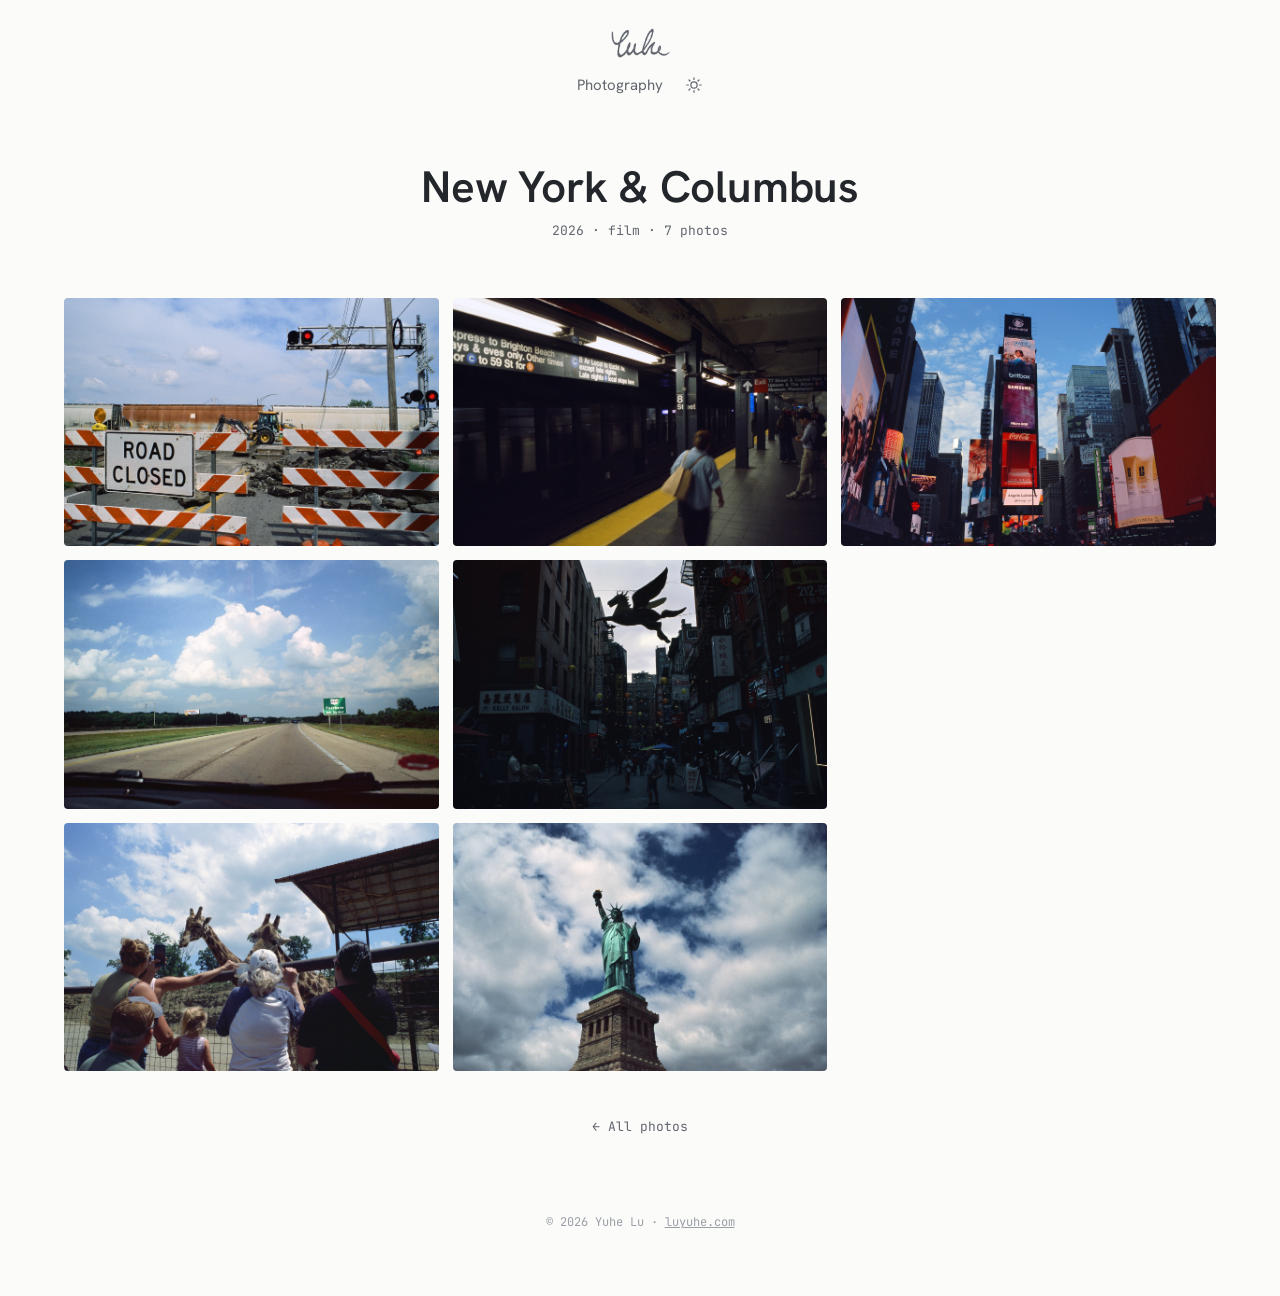
==== photos/new-york-2026/index.html @ 902dac2e "Initial After Hours site: centred waterfall photo layout Co-Authored-By: Claude Opus 5.5 (1M context" ====
<!doctype html>
<html lang="en">
<head>
  <meta charset="utf-8">
  <meta name="viewport" content="width=device-width, initial-scale=1">
  <title>New York &amp; Columbus · After Hours</title>
  <link rel="icon" type="image/svg+xml" href="../../favicon.svg">
  <link rel="icon" type="image/png" href="../../favicon.png">
  <link rel="preconnect" href="https://fonts.googleapis.com">
  <link rel="preconnect" href="https://fonts.gstatic.com" crossorigin>
  <link rel="stylesheet" href="https://fonts.googleapis.com/css2?family=Hanken+Grotesk:wght@400;500;600&family=JetBrains+Mono:wght@400;500;700&display=swap">
  <link rel="stylesheet" href="../../assets/css/site.css">
  <script src="../../assets/js/theme.js"></script>
</head>
<body>
  <div class="page">
    <header class="site-header">
      <a class="home-link" href="https://luyuhe.com/" aria-label="Yuhe Lu, main site"><img class="logo-sign logo-light" src="../../assets/images/logo-web.png" alt="" width="59" height="30"><img class="logo-sign logo-dark" src="../../assets/images/logo-web-dark.png" alt="" width="59" height="30"></a>
      <nav class="site-nav" aria-label="Primary">
        <a href="../../index.html#photography">Photography</a>
        <!-- <a href="../../index.html#music">Music</a> -->
        <button class="theme-toggle" type="button" aria-label="Switch between light and dark theme">
          <svg viewBox="0 0 24 24" fill="none" stroke="currentColor" stroke-width="1.6" stroke-linecap="round" aria-hidden="true"><circle cx="12" cy="12" r="4.2"/><path d="M12 2.5v2M12 19.5v2M2.5 12h2M19.5 12h2M5.3 5.3l1.4 1.4M17.3 17.3l1.4 1.4M5.3 18.7l1.4-1.4M17.3 6.7l1.4-1.4"/></svg>
        </button>
      </nav>
    </header>

    <main>
      <h1>New York &amp; Columbus</h1>
      <p class="meta">2026 · film · 7 photos</p>
      <div class="section wall">
        <div class="tile"><img src="../../assets/photos/new-york-2026/000039570017.webp" alt="" loading="lazy"></div>
        <div class="tile"><img src="../../assets/photos/new-york-2026/000039570020.webp" alt="" loading="lazy"></div>
        <div class="tile"><img src="../../assets/photos/new-york-2026/000039570034.webp" alt="" loading="lazy"></div>
        <div class="tile"><img src="../../assets/photos/new-york-2026/000039580002.webp" alt="" loading="lazy"></div>
        <div class="tile"><img src="../../assets/photos/new-york-2026/000039580022.webp" alt="" loading="lazy"></div>
        <div class="tile"><img src="../../assets/photos/new-york-2026/000039580027.webp" alt="" loading="lazy"></div>
        <div class="tile"><img src="../../assets/photos/new-york-2026/000039580035.webp" alt="" loading="lazy"></div>
      </div>
      <p style="margin-top:40px"><a class="back" href="../../index.html#photography">← All photos</a></p>
    </main>

    <footer>© 2026 Yuhe Lu · <a href="https://luyuhe.com/">luyuhe.com</a></footer>
  </div>
</body>
</html>
---- assets/css/site.css ----
/* Two faces only: Hanken Grotesk for everything you read, JetBrains Mono for small labels. */
:root {
  --bg: #fbfbf9;
  --fg: #23262b;
  --muted: #62666e;
  --faint: #9a9fa7;
  --line: #e6e7e3;
  --accent: #0abab5;
  --font-body: "Hanken Grotesk", ui-sans-serif, -apple-system, "PingFang SC", "Segoe UI", sans-serif;
  --font-mono: "JetBrains Mono", ui-monospace, SFMono-Regular, Menlo, monospace;
  color-scheme: light;
}
@media (prefers-color-scheme: dark) {
  :root:not([data-theme="light"]) {
    --bg: #121315; --fg: #e4e4e2; --muted: #a2a6ad; --faint: #63676e; --line: #26282c;
    --accent: #3fd0cb; color-scheme: dark;
  }
}
:root[data-theme="dark"] {
  --bg: #121315; --fg: #e4e4e2; --muted: #a2a6ad; --faint: #63676e; --line: #26282c;
  --accent: #3fd0cb; color-scheme: dark;
}

* { box-sizing: border-box; }
html { -webkit-text-size-adjust: 100%; }
body {
  margin: 0;
  background: var(--bg);
  color: var(--fg);
  font: 400 17px/1.75 var(--font-body);
  -webkit-font-smoothing: antialiased;
  padding-inline: 20px;
}


.page { max-width: 72rem; margin: 0 auto; padding-block: 28px 64px; text-align: center; }

/* Header: centred, signature on top */
.site-header { display: flex; flex-direction: column; align-items: center; gap: 14px; }
.home-link { display: inline-flex; }
.logo-sign { display: block; width: 59px; height: 30px; }
.logo-dark { display: none; }
@media (prefers-color-scheme: dark) { :root:not([data-theme="light"]) .logo-light { display: none; } :root:not([data-theme="light"]) .logo-dark { display: block; } }
:root[data-theme="dark"] .logo-light { display: none; }
:root[data-theme="dark"] .logo-dark { display: block; }
.site-nav { display: flex; align-items: center; justify-content: center; gap: 22px; font-size: 15px; }
.site-nav a, .theme-toggle { color: var(--muted); text-decoration: none; transition: color .15s; }
.site-nav a:hover, .site-nav a[aria-current="page"], .theme-toggle:hover { color: var(--fg); }
.theme-toggle { background: none; border: 0; padding: 4px; margin: -4px; cursor: pointer; display: grid; place-items: center; }
.theme-toggle svg { width: 18px; height: 18px; }
a:focus-visible, button:focus-visible { outline: 2px solid var(--accent); outline-offset: 3px; border-radius: 4px; }

/* Type */
h1 { font: 600 44px/1.15 var(--font-body); letter-spacing: -0.005em; margin: 64px 0 8px; text-wrap: balance; }
.meta { font: 400 13px/1.6 var(--font-mono); color: var(--muted); margin: 0; }
p { margin: 0 0 1.1em; }
.intro { max-width: 32rem; margin: 20px auto 0; color: var(--muted); }
.label { font: 500 12px/1 var(--font-mono); text-transform: uppercase; letter-spacing: .14em; color: var(--faint); }

/* Waterfall: CSS columns keep each photo's own shape */
.section { margin-top: 56px; }
.section > .label { margin-bottom: 24px; }
.wall { columns: 3 18rem; column-gap: 14px; text-align: left; }
.tile { display: block; break-inside: avoid; margin-bottom: 14px; position: relative; color: #fff; text-decoration: none; border-radius: 4px; overflow: hidden; background: var(--line); }
.tile img { display: block; width: 100%; height: auto; transition: opacity .2s; }
.tile span { position: absolute; left: 12px; bottom: 10px; font: 400 12px/1.4 var(--font-mono); opacity: 0; transition: opacity .2s; text-shadow: 0 1px 6px rgba(0,0,0,.6); }
a.tile:hover img { opacity: .85; }
a.tile:hover span, a.tile:focus-visible span { opacity: 1; }

.back { font: 400 13px/1 var(--font-mono); color: var(--muted); text-decoration: none; }
.back:hover { color: var(--fg); }
footer { margin-top: 72px; font: 400 12px/1.6 var(--font-mono); color: var(--faint); }
footer a { color: inherit; }

@media (max-width: 560px) {
  body { font-size: 16px; padding-inline: 12px; }
  h1 { font-size: 36px; margin-top: 48px; }
  .wall { columns: 2; column-gap: 8px; }
  .tile { margin-bottom: 8px; }
}
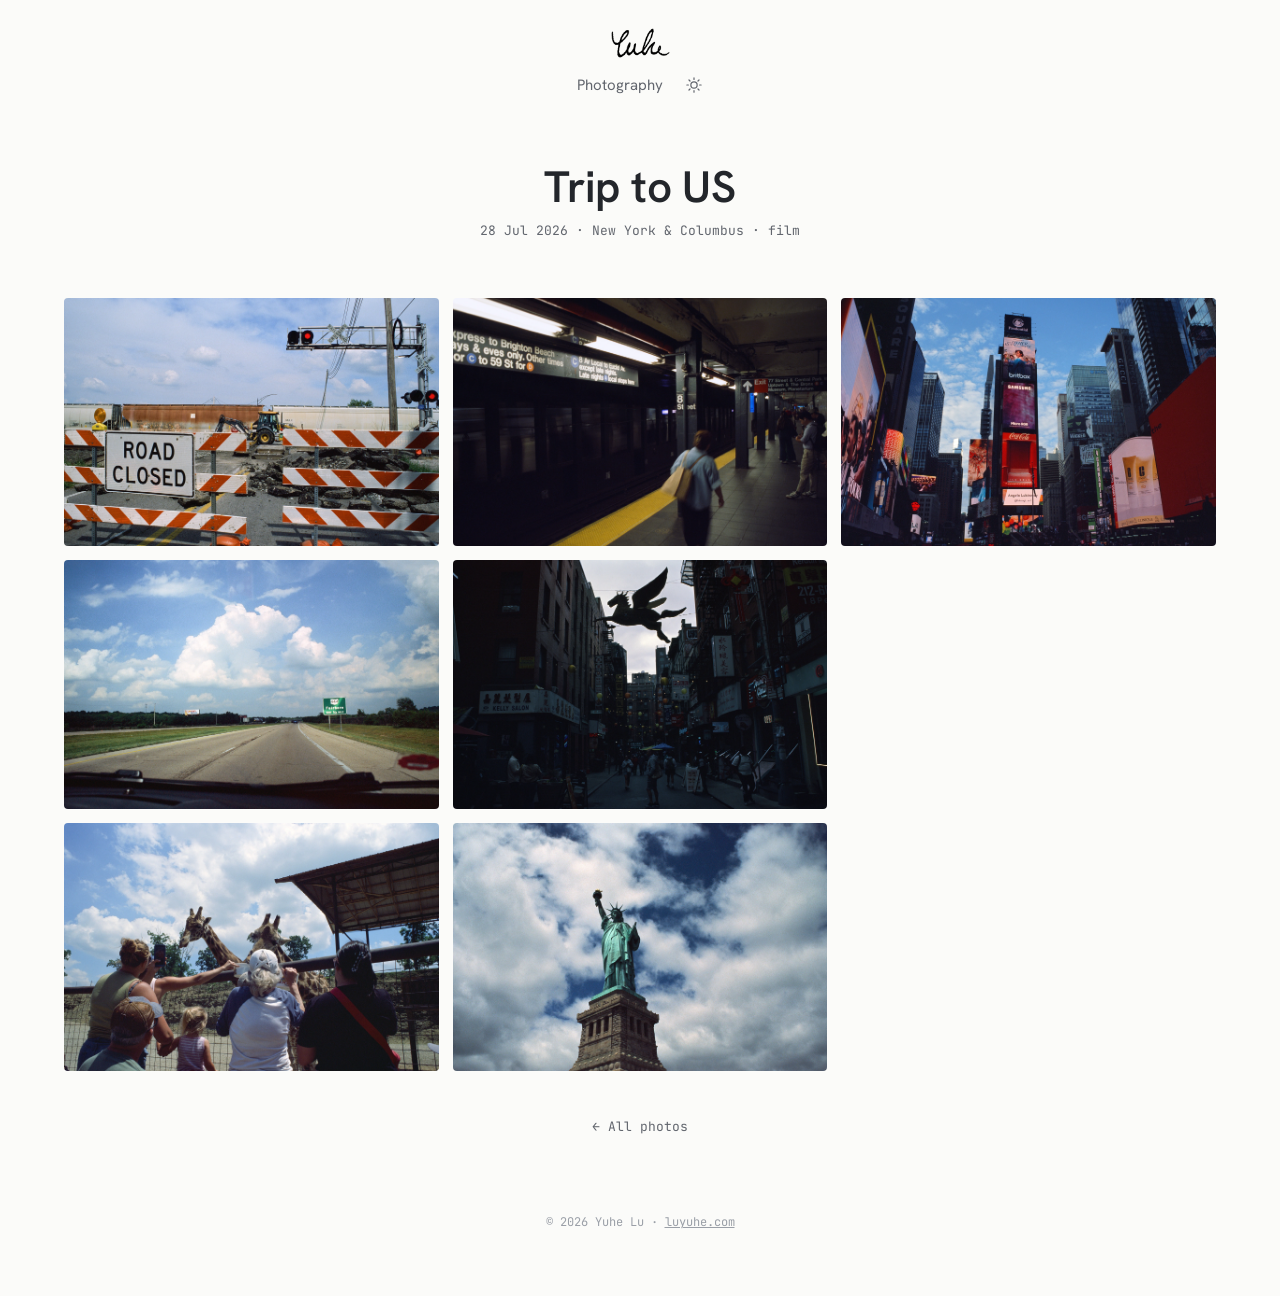
==== commit 0392cdfa: "Home: one cover card per roll (photo, title, date, place) Co-Authored-By: Claude Opus 5.5 (1M contex" ====
--- a/photos/new-york-2026/index.html
+++ b/photos/new-york-2026/index.html
@@ -3,7 +3,7 @@
 <head>
   <meta charset="utf-8">
   <meta name="viewport" content="width=device-width, initial-scale=1">
-  <title>New York &amp; Columbus · After Hours</title>
+  <title>Trip to US · After Hours</title>
   <link rel="icon" type="image/svg+xml" href="../../favicon.svg">
   <link rel="icon" type="image/png" href="../../favicon.png">
   <link rel="preconnect" href="https://fonts.googleapis.com">
@@ -26,8 +26,8 @@
     </header>
 
     <main>
-      <h1>New York &amp; Columbus</h1>
-      <p class="meta">2026 · film · 7 photos</p>
+      <h1>Trip to US</h1>
+      <p class="meta">28 Jul 2026 · New York &amp; Columbus · film</p>
       <div class="section wall">
         <div class="tile"><img src="../../assets/photos/new-york-2026/000039570017.webp" alt="" loading="lazy"></div>
         <div class="tile"><img src="../../assets/photos/new-york-2026/000039570020.webp" alt="" loading="lazy"></div>
--- a/assets/css/site.css
+++ b/assets/css/site.css
@@ -78,3 +78,13 @@
   .wall { columns: 2; column-gap: 8px; }
   .tile { margin-bottom: 8px; }
 }
+
+/* Home: one card per roll, cover on top, details below */
+.cards { display: flex; flex-wrap: wrap; justify-content: center; align-items: flex-start; gap: 24px; }
+.card { width: min(100%, 340px); display: block; text-align: left; color: inherit; text-decoration: none; border: 1px solid var(--line); border-radius: 8px; overflow: hidden; background: var(--bg); transition: border-color .15s; }
+.card img { display: block; width: 100%; aspect-ratio: 3 / 2; object-fit: cover; background: var(--line); }
+.card-body { padding: 14px 16px 16px; }
+.card h2 { font: 600 18px/1.35 var(--font-body); margin: 0 0 6px; }
+.card .meta { font-size: 12px; color: var(--faint); }
+.card:hover { border-color: var(--faint); }
+.card:hover h2 { text-decoration: underline; text-decoration-color: var(--accent); text-underline-offset: 4px; }
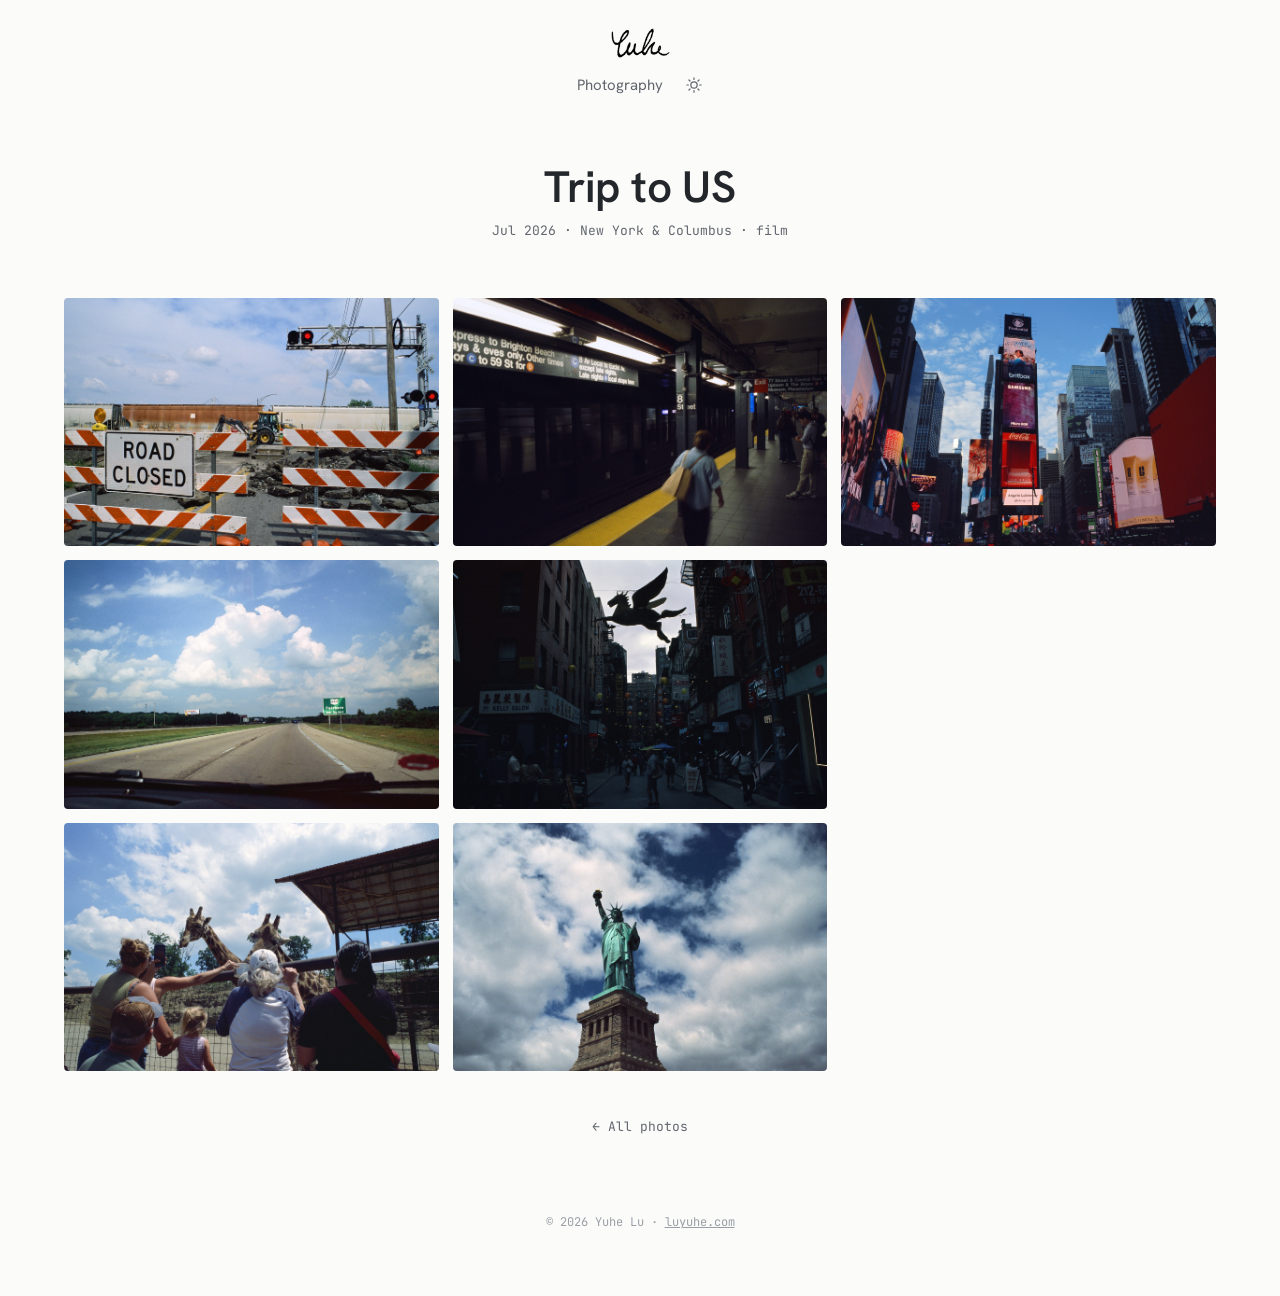
==== commit acafb72a: "Trip to US: month and year only Co-Authored-By: Claude Opus 5.5 (1M context) <noreply@anthropic.com>" ====
--- a/photos/new-york-2026/index.html
+++ b/photos/new-york-2026/index.html
@@ -9,7 +9,7 @@
   <link rel="preconnect" href="https://fonts.googleapis.com">
   <link rel="preconnect" href="https://fonts.gstatic.com" crossorigin>
   <link rel="stylesheet" href="https://fonts.googleapis.com/css2?family=Hanken+Grotesk:wght@400;500;600&family=JetBrains+Mono:wght@400;500;700&display=swap">
-  <link rel="stylesheet" href="../../assets/css/site.css">
+  <link rel="stylesheet" href="../../assets/css/site.css?v=5">
   <script src="../../assets/js/theme.js"></script>
 </head>
 <body>
@@ -27,7 +27,7 @@
 
     <main>
       <h1>Trip to US</h1>
-      <p class="meta">28 Jul 2026 · New York &amp; Columbus · film</p>
+      <p class="meta">Jul 2026 · New York &amp; Columbus · film</p>
       <div class="section wall">
         <div class="tile"><img src="../../assets/photos/new-york-2026/000039570017.webp" alt="" loading="lazy"></div>
         <div class="tile"><img src="../../assets/photos/new-york-2026/000039570020.webp" alt="" loading="lazy"></div>
--- a/assets/css/site.css
+++ b/assets/css/site.css
@@ -81,8 +81,10 @@
 
 /* Home: one card per roll, cover on top, details below */
 .cards { display: flex; flex-wrap: wrap; justify-content: center; align-items: flex-start; gap: 24px; }
-.card { width: min(100%, 340px); display: block; text-align: left; color: inherit; text-decoration: none; border: 1px solid var(--line); border-radius: 8px; overflow: hidden; background: var(--bg); transition: border-color .15s; }
-.card img { display: block; width: 100%; aspect-ratio: 3 / 2; object-fit: cover; background: var(--line); }
+.card { width: min(100%, 360px); display: block; text-align: left; color: inherit; text-decoration: none; border: 1px solid var(--line); border-radius: 8px; overflow: hidden; background: var(--bg); transition: border-color .15s; }
+.card img { display: block; width: 100%; aspect-ratio: 4 / 3; object-fit: cover; background: var(--line); }
+/* Portrait covers: 3:4, same card width, so the card runs taller */
+.card.portrait img { aspect-ratio: 3 / 4; }
 .card-body { padding: 14px 16px 16px; }
 .card h2 { font: 600 18px/1.35 var(--font-body); margin: 0 0 6px; }
 .card .meta { font-size: 12px; color: var(--faint); }
